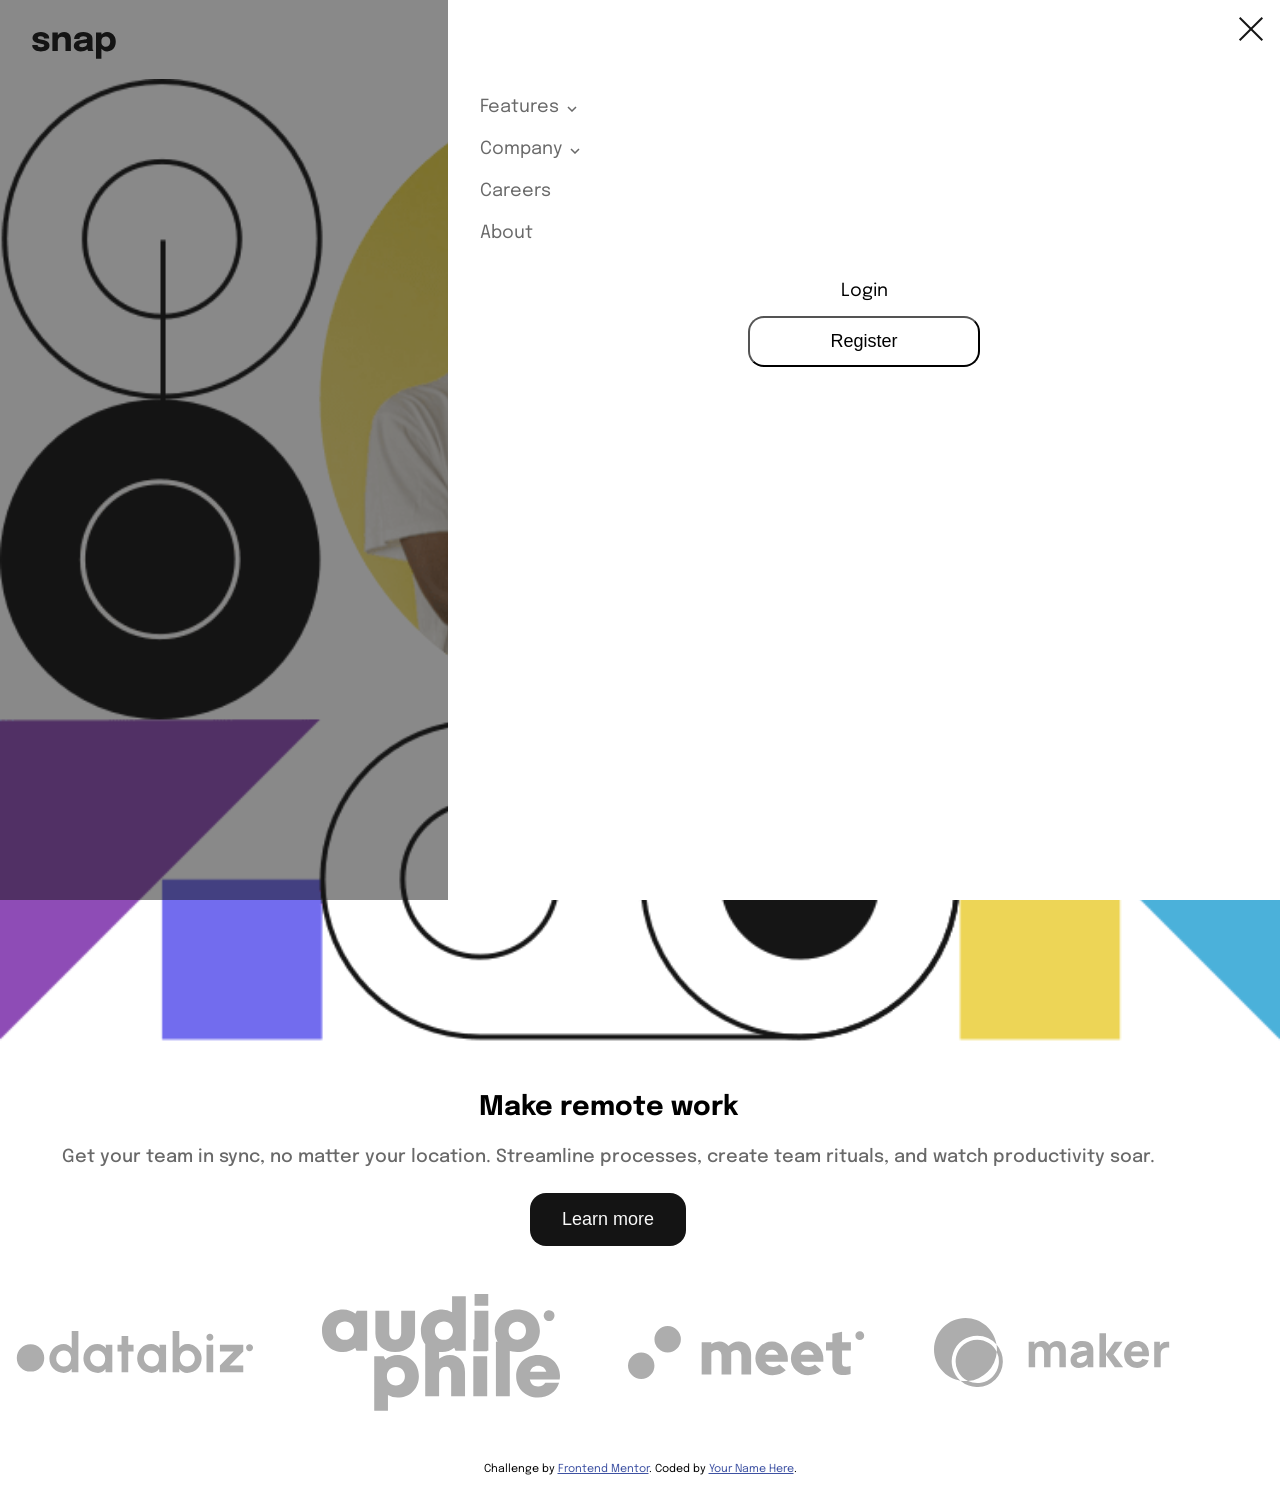
==== index.html @ 87c45412 "former commit" ====
<!doctype html>
<html lang="en">
  <head>
    <meta charset="UTF-8" />
    <meta name="viewport" content="width=device-width, initial-scale=1.0" />

    <link
      rel="icon"
      type="image/png"
      sizes="32x32"
      href="./images/favicon-32x32.png"
    />

    <title>Frontend Mentor | Intro section with dropdown navigation</title>
    <link rel="stylesheet" href="style.css" />
  </head>
  <body>
    <header>
      <div class="header-container">
        <div class="mobile-image-logo">
          <img src="images/logo.svg" />
        </div>

        <div class="mobile-menu">
          <img src="images/icon-menu.svg" />
        </div>
      </div>
    </header>

    <section class="mobile-menu-section">
      <div class="dummy-black"></div>
      <nav class="mob-section"></div>
        <div class="mobile-close-icon">
          <div></div>
          <img src="/images/icon-close-menu.svg" />
        </div>
      
        <ul class="mobile-menu-section-list">
          <li class="mob-menu-section-list-item drop-down">
            <div class="list-item-one">
              Features
              <div class="arrow-images">
                <img src="/images/icon-arrow-down.svg" class="arrow-down">
                <img src="/images/icon-arrow-up.svg" class="arrow-up">
              </div>
            </div>
            
            <div class="sub-menu">
              <div class="sub-menu-items">
                <img src="/images/icon-todo.svg">
                Todo List
              </div>

              <div class="sub-menu-items">
                <img src="/images/icon-calendar.svg">
                Calender
              </div>

              <div class="sub-menu-items">
                <img src="/images/icon-reminders.svg">
                Reminders
              </div>

              <div class="sub-menu-items">
                <img src="/images/icon-planning.svg">
                Planning
              </div>
            </div>
          </li>

          <li class="mob-menu-section-list-item drop-down">
            <div class="list-item-one">
              Company
              <div class="arrow-images">
                <img src="/images/icon-arrow-down.svg" class="arrow-down">
                <img src="/images/icon-arrow-up.svg" class="arrow-up">
              </div>
            </div>
            

            <div class="sub-menu">
              <div class="sub-menu-items-two">
                <p>History</p>
              </div>
              <div class="sub-menu-items-two">
                <p>Our Team</p>
              </div>
              <div class="sub-menu-items-two">
                <p>Blog</p>
              </div>
            </div>
          </li>

          <li class="mob-menu-section-list-item"><a href="#careers">Careers</a></li>
          <li class="mob-menu-section-list-item"><a href="#about">About</a></li>
        </ul>
        
        <section class="mobile-menu-section-two">
          <div class="login-section">
            <p>Login</p>
            <button>
              Register
            </button>
          </div>
        </section>
      </nav>
    </section>

    

    <hero class="hero-section">
      <div class="mobile-hero-image">
        <img src="images/image-hero-mobile.png" />
      </div>
    </hero>

    

    <article>
      <div class="text-section">
        <h1>Make remote work</h1>
        <p>
          Get your team in sync, no matter your location. Streamline processes,
          create team rituals, and watch productivity soar.
        </p>
        <button class="mobile-btn">Learn more</button>
      </div>
    </article>

    <footer>
      <div class="mobile-footer">
        <div class="mobile-footer-image">
          <img src="images/client-databiz.svg" />
        </div>

        <div class="mobile-footer-image">
          <img src="images/client-audiophile.svg" />
        </div>

        <div class="mobile-footer-image">
          <img src="images/client-meet.svg" />
        </div>

        <div class="mobile-footer-image">
          <img src="images/client-maker.svg" />
        </div>
      </div>
    </footer>

    <div class="attribution">
      Challenge by
      <a href="https://www.frontendmentor.io?ref=challenge" target="_blank"
        >Frontend Mentor</a
      >. Coded by <a href="#">Your Name Here</a>.
    </div>
  </body>
</html>
---- style.css ----
@import url('https://fonts.googleapis.com/css2?family=Epilogue:ital,wght@0,100..900;1,100..900&display=swap');
* {
  box-sizing: border-box;
  padding: 0;
  margin: 0;
}

:root {
  --Gray-50: #fafafa;
  --Gray-500: #696969;
  --Gray-950: #141414;
}

body {
  margin: 1rem auto;
  font-size: 18px;
  background-color: var(white);
  font-family: 'Epilogue';
  position: relative;
}

header {
  display: flex;
  justify-content: center;
  align-items: center;
}

.header-container {
  width: 95vw;
  margin: 1rem;
  display: flex;
  justify-content: space-between;
  align-items: center;
}

.mobile-hero-image {
  width: 100%;
}

.mobile-hero-image img {
  width: 100%;
}

.mobile-menu-section {
  height: 100vh;
  display: flex;
  position: fixed;
  top: 0;
  right: 0;
  left: 0;
  bottom: 0;
}

.dummy-black {
  width: 35%;
  background-color: var(--Gray-950);
  opacity: 0.5;
}

.mob-section {
  background-color: white;
  width: 65%;
  display: flex;
  flex-direction: column;
}

.mobile-close-icon {
  display: flex;
  justify-content: space-between;
  align-items: center;
  padding-right: 1rem;
  padding-top: 1rem;
}

.mobile-menu-section-list {
  margin-top: 3.5rem;
  margin-left: 2rem;
}

.mob-menu-section-list-item {
  list-style-type: none;
  padding-bottom: 1.5rem;
}

.mob-menu-section-list-item a {
  color: var(--Gray-500);
  font-size: 18px;
  text-decoration: none;
}

.list-item-one {
  display: flex;
  justify-content: flex-start;
  align-items: center;
  gap: 0.5rem;
  font-size: inherit;
  color: var(--Gray-500);
}

.arrow-up {
  display: none;
  cursor: pointer;
}

.arrow-down {
  cursor: pointer;
  display: inline-block;
}

.mob-menu-section-list-item.drop-down:hover .sub-menu {
  display: block;
}

.mob-menu-section-list-item.drop-down:hover .arrow-down {
  display: none;
}

.mob-menu-section-list-item.drop-down:hover .arrow-up {
  display: block;
}

.mob-menu-section-list-item:hover {
  background-color: rgba(0, 0, 0, 0.05);
}

.sub-menu {
  margin-left: 1.3rem;
  padding-top: 1.5rem;
  display: none;
  flex-direction: column;
}

.sub-menu-items {
  display: flex;
  justify-content: flex-start;
  align-items: center;
  gap: 1rem;
  padding-bottom: 1.5rem;
  color: var(--Gray-500);
}

.sub-menu-items-two {
  padding-bottom: 1.5rem;
  color: var(--Gray-500);
}

.login-section {
  text-align: center;
  margin-top: 1rem;
}

.login-section p {
  font-size: 18px;
}

.login-section button {
  margin-top: 1rem;
  padding: 0.8rem 5rem;
  background-color: white;
  border-radius: 1rem;
  font-size: inherit;
}

article {
  margin: 3rem 0;
}

.text-section {
  width: 95vw;
  text-align: center;
}

.text-section h1 {
  font-weight: 700;
}

.text-section p {
  margin: 1.5rem 0;
  line-height: 1.5rem;
  color: var(--Gray-500);
  font-weight: 500;
}

.mobile-btn {
  background-color: var(--Gray-950);
  color: var(--Gray-50);
  border: none;
  padding: 1rem 2rem;
  border-radius: 1rem;
  font-size: inherit;
  font-weight: 500;
}

footer {
  margin: 3rem 0;
}

.mobile-footer {
  width: 95vw;
  margin: 0 1rem;
  display: grid;
  grid-template-columns: repeat(4, 1fr);
  align-items: center;
  column-gap: 0.5rem;
}

.mobile-footer-image img {
  width: 80%;
}

.attribution {
  font-size: 11px;
  text-align: center;
}
.attribution a {
  color: hsl(228, 45%, 44%);
}
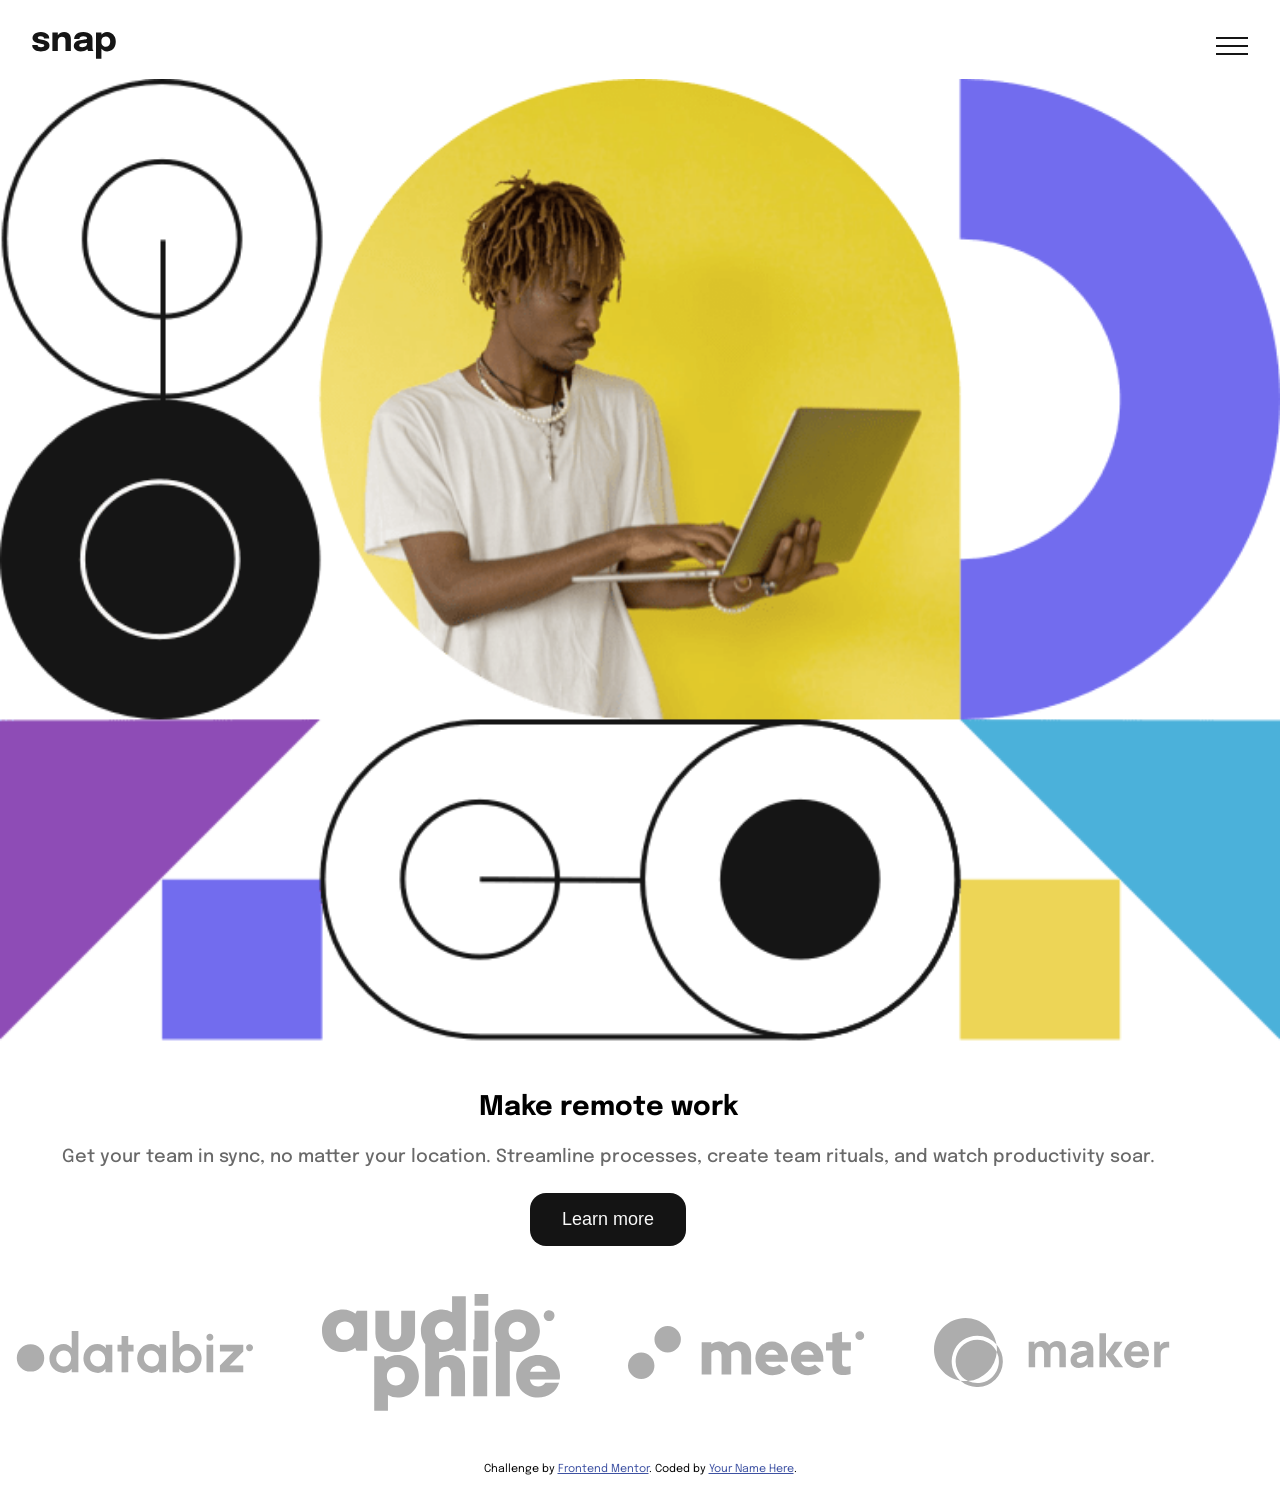
==== commit 47ca5c14: "mobile commit" ====
--- a/index.html
+++ b/index.html
@@ -35,65 +35,59 @@
           <img src="/images/icon-close-menu.svg" />
         </div>
       
-        <ul class="mobile-menu-section-list">
-          <li class="mob-menu-section-list-item drop-down">
-            <div class="list-item-one">
+        <nav class="mobile-menu-section-list">
+          <div class="nav-items">
+            <div class="label-row">
               Features
-              <div class="arrow-images">
+              <div class="arrow-btn" data-target="features-menu">
                 <img src="/images/icon-arrow-down.svg" class="arrow-down">
                 <img src="/images/icon-arrow-up.svg" class="arrow-up">
               </div>
             </div>
             
-            <div class="sub-menu">
-              <div class="sub-menu-items">
+            <ul id="features-menu" class="sub-menu">
+              <li>
                 <img src="/images/icon-todo.svg">
                 Todo List
-              </div>
+              </li>
 
-              <div class="sub-menu-items">
+              <li>
                 <img src="/images/icon-calendar.svg">
                 Calender
-              </div>
+              </li>
 
-              <div class="sub-menu-items">
+              <li>
                 <img src="/images/icon-reminders.svg">
                 Reminders
-              </div>
+              </li>
 
-              <div class="sub-menu-items">
+              <li>
                 <img src="/images/icon-planning.svg">
                 Planning
-              </div>
-            </div>
-          </li>
+              </li>
+            </ul>
+          </div>
 
-          <li class="mob-menu-section-list-item drop-down">
-            <div class="list-item-one">
+          <div class="nav-item">
+            <div class="label-row">
               Company
-              <div class="arrow-images">
+              <div class="arrow-btn" data-target="company-menu">
                 <img src="/images/icon-arrow-down.svg" class="arrow-down">
                 <img src="/images/icon-arrow-up.svg" class="arrow-up">
               </div>
             </div>
             
 
-            <div class="sub-menu">
-              <div class="sub-menu-items-two">
-                <p>History</p>
-              </div>
-              <div class="sub-menu-items-two">
-                <p>Our Team</p>
-              </div>
-              <div class="sub-menu-items-two">
-                <p>Blog</p>
-              </div>
-            </div>
-          </li>
+            <ul id="company-menu" class="sub-menu">
+              <li>History</li>
+              <li>Our Team</li>
+              <li>Blog</li>
+            </ul>
+          </div>
 
           <li class="mob-menu-section-list-item"><a href="#careers">Careers</a></li>
           <li class="mob-menu-section-list-item"><a href="#about">About</a></li>
-        </ul>
+        </nav>
         
         <section class="mobile-menu-section-two">
           <div class="login-section">
@@ -153,5 +147,6 @@
         >Frontend Mentor</a
       >. Coded by <a href="#">Your Name Here</a>.
     </div>
+    <script src="script.js"></script>
   </body>
 </html>
--- a/style.css
+++ b/style.css
@@ -43,7 +43,7 @@
 
 .mobile-menu-section {
   height: 100vh;
-  display: flex;
+  display: none;
   position: fixed;
   top: 0;
   right: 0;
@@ -69,17 +69,20 @@
   justify-content: space-between;
   align-items: center;
   padding-right: 1rem;
-  padding-top: 1rem;
+  padding-top: 2rem;
+  padding-right: 1rem;
 }
 
 .mobile-menu-section-list {
-  margin-top: 3.5rem;
+  margin-top: 1rem;
   margin-left: 2rem;
+  color: var(--Gray-500);
 }
 
 .mob-menu-section-list-item {
   list-style-type: none;
   padding-bottom: 1.5rem;
+  padding-block: 1rem;
 }
 
 .mob-menu-section-list-item a {
@@ -88,60 +91,52 @@
   text-decoration: none;
 }
 
-.list-item-one {
-  display: flex;
-  justify-content: flex-start;
-  align-items: center;
-  gap: 0.5rem;
-  font-size: inherit;
-  color: var(--Gray-500);
+.label-row {
+  display: flex;
+  align-items: center;
+  gap: 1rem;
+  padding-block: 0.9rem;
+}
+
+.arrow-btn {
+  cursor: pointer;
+  padding: 5px;
 }
 
 .arrow-up {
   display: none;
-  cursor: pointer;
+  width: 10px;
 }
 
 .arrow-down {
-  cursor: pointer;
-  display: inline-block;
-}
-
-.mob-menu-section-list-item.drop-down:hover .sub-menu {
   display: block;
-}
-
-.mob-menu-section-list-item.drop-down:hover .arrow-down {
-  display: none;
-}
-
-.mob-menu-section-list-item.drop-down:hover .arrow-up {
+  width: 10px;
+}
+
+.arrow-btn.active .arrow-down {
+  display: none;
+}
+
+.arrow-btn.active .arrow-up {
   display: block;
 }
 
-.mob-menu-section-list-item:hover {
-  background-color: rgba(0, 0, 0, 0.05);
-}
-
 .sub-menu {
-  margin-left: 1.3rem;
-  padding-top: 1.5rem;
-  display: none;
-  flex-direction: column;
-}
-
-.sub-menu-items {
-  display: flex;
-  justify-content: flex-start;
-  align-items: center;
-  gap: 1rem;
-  padding-bottom: 1.5rem;
-  color: var(--Gray-500);
-}
-
-.sub-menu-items-two {
-  padding-bottom: 1.5rem;
-  color: var(--Gray-500);
+  display: none;
+  list-style-type: none;
+  padding-left: 25px;
+  margin-top: 15px;
+}
+
+.sub-menu.show {
+  display: block;
+}
+
+.sub-menu li {
+  display: flex;
+  align-items: center;
+  gap: 15px;
+  padding: 0.8rem 0;
 }
 
 .login-section {
@@ -151,6 +146,7 @@
 
 .login-section p {
   font-size: 18px;
+  cursor: pointer;
 }
 
 .login-section button {
@@ -159,6 +155,8 @@
   background-color: white;
   border-radius: 1rem;
   font-size: inherit;
+  cursor: pointer;
+  border: 1.72px solid var(--Gray-500);
 }
 
 article {
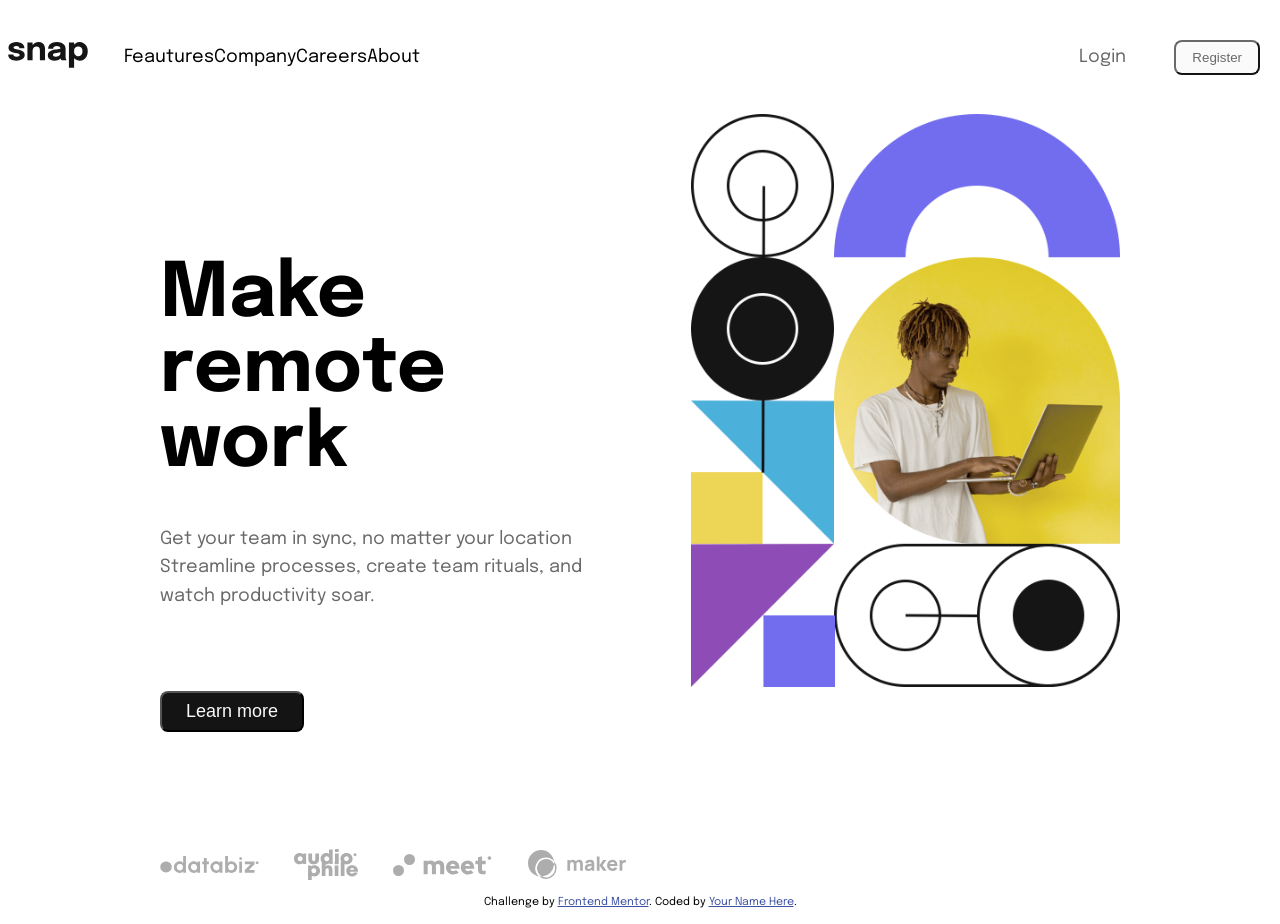
==== commit b0dc86b3: "desktop commit" ====
--- a/index.html
+++ b/index.html
@@ -100,15 +100,11 @@
       </nav>
     </section>
 
-    
-
     <hero class="hero-section">
       <div class="mobile-hero-image">
         <img src="images/image-hero-mobile.png" />
       </div>
     </hero>
-
-    
 
     <article>
       <div class="text-section">
@@ -141,6 +137,55 @@
       </div>
     </footer>
 
+    <header class="desktop-header">
+      <div class="desktop-header-container">
+        <div class="desktop-image-logo">
+        <img src="images/logo.svg">
+        </div>
+          <div class="desktop-nav">
+            <ul>
+              <li>Feautures</li>
+              <li>Company</li>
+              <li>Careers</li>
+              <li>About</li>
+            </ul>
+            <div class="desktop-login-section">
+              <p class="desktop-login-text">Login</p>
+              <button class="desktop-header-btn">Register</button>
+            </div>
+          </div>
+      </div>
+    </header>
+
+    <div class="desktop-hero-section">
+      <div class="desktop-hero-content">
+        <h1>
+          Make <br> remote work
+        </h1>
+        <p class="desktop-hero-para">
+          Get your team in sync, no matter your location <br> Streamline processes, create team rituals, and<br> watch productivity soar.
+        </p>
+        <button class="desktop-btn-learn">Learn more</button>
+      
+
+        <div class="desktop-client-logo">
+          <img src="images/client-databiz.svg">
+          <img src="images/client-audiophile.svg" class="audiophile">
+          <img src="images/client-meet.svg">
+          <img src="images/client-maker.svg">
+        </div>
+      </div>
+
+      <div class="desktop-hero-image">
+        <img src="images/image-hero-desktop.png">
+      </div>
+    </div>
+
+    
+
+
+
+
     <div class="attribution">
       Challenge by
       <a href="https://www.frontendmentor.io?ref=challenge" target="_blank"
--- a/style.css
+++ b/style.css
@@ -12,10 +12,12 @@
 }
 
 body {
+  display: flex;
+  flex-direction: column;
   margin: 1rem auto;
   font-size: 18px;
   background-color: var(white);
-  font-family: 'Epilogue';
+  font-family: 'Epilogue', sans-serif;
   position: relative;
 }
 
@@ -33,12 +35,20 @@
   align-items: center;
 }
 
+.desktop-header {
+  display: none;
+}
+
 .mobile-hero-image {
   width: 100%;
 }
 
 .mobile-hero-image img {
   width: 100%;
+}
+
+.desktop-hero-image {
+  display: none;
 }
 
 .mobile-menu-section {
@@ -165,18 +175,21 @@
 
 .text-section {
   width: 95vw;
+  margin: 0 auto;
   text-align: center;
 }
 
 .text-section h1 {
   font-weight: 700;
+  margin-inline: 0.3rem;
 }
 
 .text-section p {
-  margin: 1.5rem 0;
+  margin: 1rem 0;
   line-height: 1.5rem;
   color: var(--Gray-500);
   font-weight: 500;
+  font-size: 16px;
 }
 
 .mobile-btn {
@@ -185,7 +198,7 @@
   border: none;
   padding: 1rem 2rem;
   border-radius: 1rem;
-  font-size: inherit;
+  font-size: 16px;
   font-weight: 500;
 }
 
@@ -206,6 +219,158 @@
   width: 80%;
 }
 
+.desktop-hero-section {
+  display: none;
+}
+
+@media screen and (min-width: 720px) {
+  body {
+    display: block;
+    margin-top: 0;
+    font-family: 'Epilogue', sans-serif;
+    font-size: 18px;
+  }
+
+  .desktop-header {
+    display: contents;
+  }
+
+  .desktop-header-container {
+    display: flex;
+    margin: 2rem 0;
+    align-items: center;
+  }
+
+  .desktop-nav {
+    display: flex;
+    width: 90vw;
+    margin: 0 auto;
+    justify-content: space-between;
+  }
+
+  .desktop-image-logo img {
+    width: 80px;
+    margin-left: 0.5rem;
+  }
+
+  .desktop-nav ul {
+    display: flex;
+    padding: 1rem;
+    list-style-type: none;
+  }
+
+  .desktop-login-section {
+    display: flex;
+    justify-content: flex-start;
+    align-items: center;
+    gap: 3rem;
+  }
+
+  .desktop-login-text {
+    font-size: 18px;
+    color: var(--Gray-500);
+  }
+
+  .desktop-header-btn {
+    color: var(--Gray-500);
+    padding: 0.5rem 1rem;
+    border-radius: 0.5rem;
+    background-color: var(--Gray-50);
+    border-color: var(--Gray-500);
+  }
+
+  footer {
+    display: none;
+  }
+
+  article {
+    display: none;
+  }
+
+  .header-container {
+    display: none;
+  }
+  .mobile-hero-image {
+    display: none;
+  }
+
+  .desktop-hero-image {
+    display: block;
+  }
+
+  .text-section {
+    display: none;
+  }
+
+  .mobile-footer {
+    display: none;
+  }
+
+  .mobile-image-logo {
+    display: none;
+  }
+
+  .desktop-hero-section {
+    width: 75vw;
+    margin: 1rem auto;
+    display: grid;
+    grid-template-columns: 1fr 1fr;
+    gap: 3rem;
+  }
+
+  .desktop-hero-content {
+    max-width: 40vw;
+  }
+
+  .desktop-hero-content h1 {
+    font-size: 75px;
+    padding-top: 9rem;
+    padding-bottom: 2.6rem;
+    line-height: 1;
+  }
+
+  .desktop-hero-content p {
+    font-size: 18px;
+    color: var(--Gray-500);
+    line-height: 1.6;
+    padding-bottom: 5rem;
+  }
+
+  .desktop-hero-content .desktop-btn-learn {
+    padding: 0.5rem 1.5rem;
+    background-color: var(--Gray-950);
+    color: var(--Gray-50);
+    border-radius: 0.5rem;
+    margin-bottom: 7.3rem;
+    font-size: 18px;
+  }
+
+  .desktop-client-logo {
+    display: flex;
+    justify-content: flex-start;
+    align-items: center;
+    gap: 1.2rem;
+  }
+
+  .desktop-client-logo img {
+    width: 115px;
+    padding-right: 1rem;
+  }
+
+  .desktop-client-logo .audiophile {
+    width: 80px;
+  }
+
+  .desktop-hero-image {
+    width: 100%;
+    margin: 0 auto;
+  }
+
+  .desktop-hero-image img {
+    width: 100%;
+  }
+}
+
 .attribution {
   font-size: 11px;
   text-align: center;
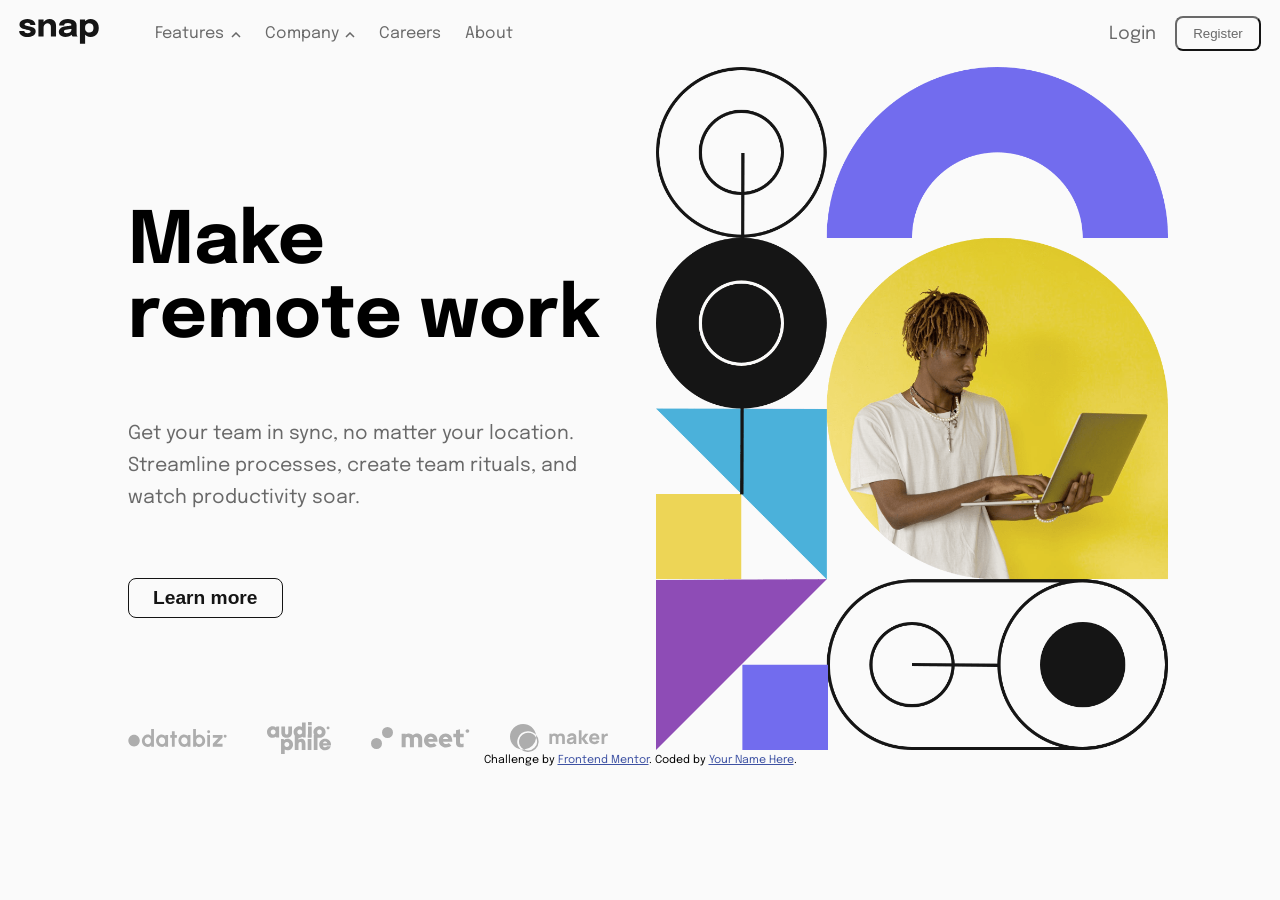
==== commit bb86082b: "desktop-commit" ====
--- a/index.html
+++ b/index.html
@@ -139,40 +139,91 @@
 
     <header class="desktop-header">
       <div class="desktop-header-container">
-        <div class="desktop-image-logo">
-        <img src="images/logo.svg">
-        </div>
-          <div class="desktop-nav">
-            <ul>
-              <li>Feautures</li>
-              <li>Company</li>
-              <li>Careers</li>
-              <li>About</li>
-            </ul>
-            <div class="desktop-login-section">
-              <p class="desktop-login-text">Login</p>
-              <button class="desktop-header-btn">Register</button>
-            </div>
-          </div>
+        <div class="nav-left">
+          <div class="desktop-image-logo">
+            <img src="images/logo.svg">
+          </div>
+
+          <ul class="desktop-nav">
+            <li class="desktop-nav-item">
+              <div class="desktop-label-row">
+                Features
+                <div class="desktop-arrow-btn" >
+                  <img src="/images/icon-arrow-down.svg" class="desktop-arrow-down">
+                  <img src="/images/icon-arrow-up.svg" class="desktop-arrow-up">
+                </div>
+              </div>
+              
+              <ul class="desktop-sub-menu features-dropdown">
+                <li>
+                  <img src="/images/icon-todo.svg">Todo List
+                </li>
+
+                <li>
+                  <img src="/images/icon-calendar.svg">Calender
+                </li>
+
+                <li>
+                  <img src="/images/icon-reminders.svg">Reminders
+                </li>
+
+                <li>
+                  <img src="/images/icon-planning.svg">Planning
+                </li>
+              </ul>
+            </li>
+
+            <li class="desktop-nav-item">
+              <div class="desktop-label-row">
+                Company
+                <div class="desktop-arrow-btn">
+                  <img src="/images/icon-arrow-down.svg" class="desktop-arrow-down">
+                  <img src="/images/icon-arrow-up.svg" class="desktop-arrow-up">
+                </div>
+              </div>
+              
+
+              <ul class="desktop-sub-menu company-dropdown">
+                <li>History</li>
+                <li>Our Team</li>
+                <li>Blog</li>
+              </ul>
+            </li>
+
+            <li class="desktop-list-item"><a href="#careers">Careers</a></li>
+            <li class="desktop-list-item"><a href="#about">About</a></li>
+          </ul>
+        </div>
+
+        <div class="nav-right">
+          <div class="desktop-login-section">
+            <p class="desktop-login-text">Login</p>
+            <button class="desktop-header-btn">Register</button>
+          </div>  
+        </div>
       </div>
     </header>
 
     <div class="desktop-hero-section">
       <div class="desktop-hero-content">
-        <h1>
+        <div class="desktop-first-content">
+          <h1>
           Make <br> remote work
-        </h1>
-        <p class="desktop-hero-para">
-          Get your team in sync, no matter your location <br> Streamline processes, create team rituals, and<br> watch productivity soar.
-        </p>
-        <button class="desktop-btn-learn">Learn more</button>
-      
-
-        <div class="desktop-client-logo">
+          </h1>
+          <p class="desktop-hero-para">
+          Get your team in sync, no matter your location.<br> Streamline processes, create team rituals, and<br> watch productivity soar.
+          </p>
+          <button class="desktop-btn-learn">Learn more</button>
+        </div>
+        
+
+        <div class="desktop-second-content">
+          <div class="desktop-client-logo">
           <img src="images/client-databiz.svg">
           <img src="images/client-audiophile.svg" class="audiophile">
           <img src="images/client-meet.svg">
           <img src="images/client-maker.svg">
+          </div>
         </div>
       </div>
 
--- a/style.css
+++ b/style.css
@@ -229,6 +229,7 @@
     margin-top: 0;
     font-family: 'Epilogue', sans-serif;
     font-size: 18px;
+    background-color: var(--Gray-50);
   }
 
   .desktop-header {
@@ -236,39 +237,118 @@
   }
 
   .desktop-header-container {
-    display: flex;
-    margin: 2rem 0;
-    align-items: center;
-  }
-
-  .desktop-nav {
-    display: flex;
-    width: 90vw;
-    margin: 0 auto;
+    width: 97vw;
+    margin: 1rem auto;
+    display: flex;
     justify-content: space-between;
+    /* height: 12vh; */
   }
 
   .desktop-image-logo img {
     width: 80px;
-    margin-left: 0.5rem;
-  }
-
-  .desktop-nav ul {
-    display: flex;
-    padding: 1rem;
+    margin-left: 0rem;
+  }
+
+  .nav-left {
+    align-items: center;
+    display: flex;
+    gap: 3.5rem;
+  }
+
+  .desktop-nav {
+    display: flex;
     list-style-type: none;
+    align-items: center;
+    gap: 1.5rem;
+  }
+
+  .desktop-nav li {
+    color: var(--Gray-500);
+    cursor: pointer;
+    font-size: 16px;
+  }
+
+  .desktop-nav li:hover {
+    color: var(--Gray-950);
+  }
+
+  .desktop-nav-item {
+    position: relative;
+  }
+
+  .desktop-label-row {
+    display: flex;
+    align-items: center;
+    gap: 0.4rem;
+  }
+
+  .desktop-arrow-down {
+    display: none;
+  }
+
+  .desktop-nav-item .arrow-up {
+    display: none;
+  }
+
+  .desktop-nav-item .arrow-down {
+    display: block;
+  }
+
+  .desktop-sub-menu {
+    list-style-type: none;
+    display: none;
+    position: absolute;
+    top: 30px;
+    background-color: white;
+    padding: 1rem 1.1rem;
+    border-radius: 0.5rem;
+    box-shadow: 0 1px 10px var(--Gray-500);
+    z-index: 100;
+  }
+
+  .desktop-nav-item.active .desktop-sub-menu {
+    display: flex;
+    flex-direction: column;
+  }
+
+  .desktop-sub-menu li {
+    display: flex;
+    gap: 1rem;
+    padding: 0.4rem 0;
+    align-items: center;
+    /* white-space: nowrap; */
+  }
+
+  .features-dropdown {
+    min-width: 100px;
+    left: -72px;
+  }
+
+  .company-dropdown {
+    left: 1px;
+    min-width: 112px;
+  }
+
+  .desktop-list-item a {
+    text-decoration: none;
+    color: var(--Gray-500);
+  }
+
+  .desktop-list-item:hover a {
+    color: var(--Gray-950);
   }
 
   .desktop-login-section {
     display: flex;
     justify-content: flex-start;
     align-items: center;
-    gap: 3rem;
+    gap: 1.2rem;
   }
 
   .desktop-login-text {
     font-size: 18px;
     color: var(--Gray-500);
+    cursor: pointer;
   }
 
   .desktop-header-btn {
@@ -277,6 +357,7 @@
     border-radius: 0.5rem;
     background-color: var(--Gray-50);
     border-color: var(--Gray-500);
+    cursor: pointer;
   }
 
   footer {
@@ -311,45 +392,52 @@
   }
 
   .desktop-hero-section {
-    width: 75vw;
-    margin: 1rem auto;
+    margin: 0 auto;
+    width: 80vw;
     display: grid;
-    grid-template-columns: 1fr 1fr;
-    gap: 3rem;
+    grid-template-columns: repeat(2, 50%);
+    grid-gap: 1rem;
   }
 
   .desktop-hero-content {
-    max-width: 40vw;
+    display: flex;
+    flex-direction: column;
+    justify-content: space-between;
+  }
+
+  .desktop-first-content {
+    display: flex;
+    flex-direction: column;
+    margin-top: 8.7rem;
+    gap: 4rem;
   }
 
   .desktop-hero-content h1 {
-    font-size: 75px;
-    padding-top: 9rem;
-    padding-bottom: 2.6rem;
-    line-height: 1;
+    font-size: 4.5rem;
   }
 
   .desktop-hero-content p {
-    font-size: 18px;
+    font-size: 1.2rem;
+    line-height: 2rem;
     color: var(--Gray-500);
-    line-height: 1.6;
-    padding-bottom: 5rem;
   }
 
   .desktop-hero-content .desktop-btn-learn {
     padding: 0.5rem 1.5rem;
-    background-color: var(--Gray-950);
-    color: var(--Gray-50);
+    background-color: transparent;
+    color: var(--Gray-950);
+    font-size: 1.2rem;
+    font-weight: 700;
     border-radius: 0.5rem;
-    margin-bottom: 7.3rem;
-    font-size: 18px;
+    align-self: flex-start;
+    border: 1px solid var(--Gray-950);
   }
 
   .desktop-client-logo {
     display: flex;
-    justify-content: flex-start;
-    align-items: center;
-    gap: 1.2rem;
+    justify-content: start;
+    align-items: center;
+    gap: 1.5rem;
   }
 
   .desktop-client-logo img {
@@ -361,11 +449,6 @@
     width: 80px;
   }
 
-  .desktop-hero-image {
-    width: 100%;
-    margin: 0 auto;
-  }
-
   .desktop-hero-image img {
     width: 100%;
   }
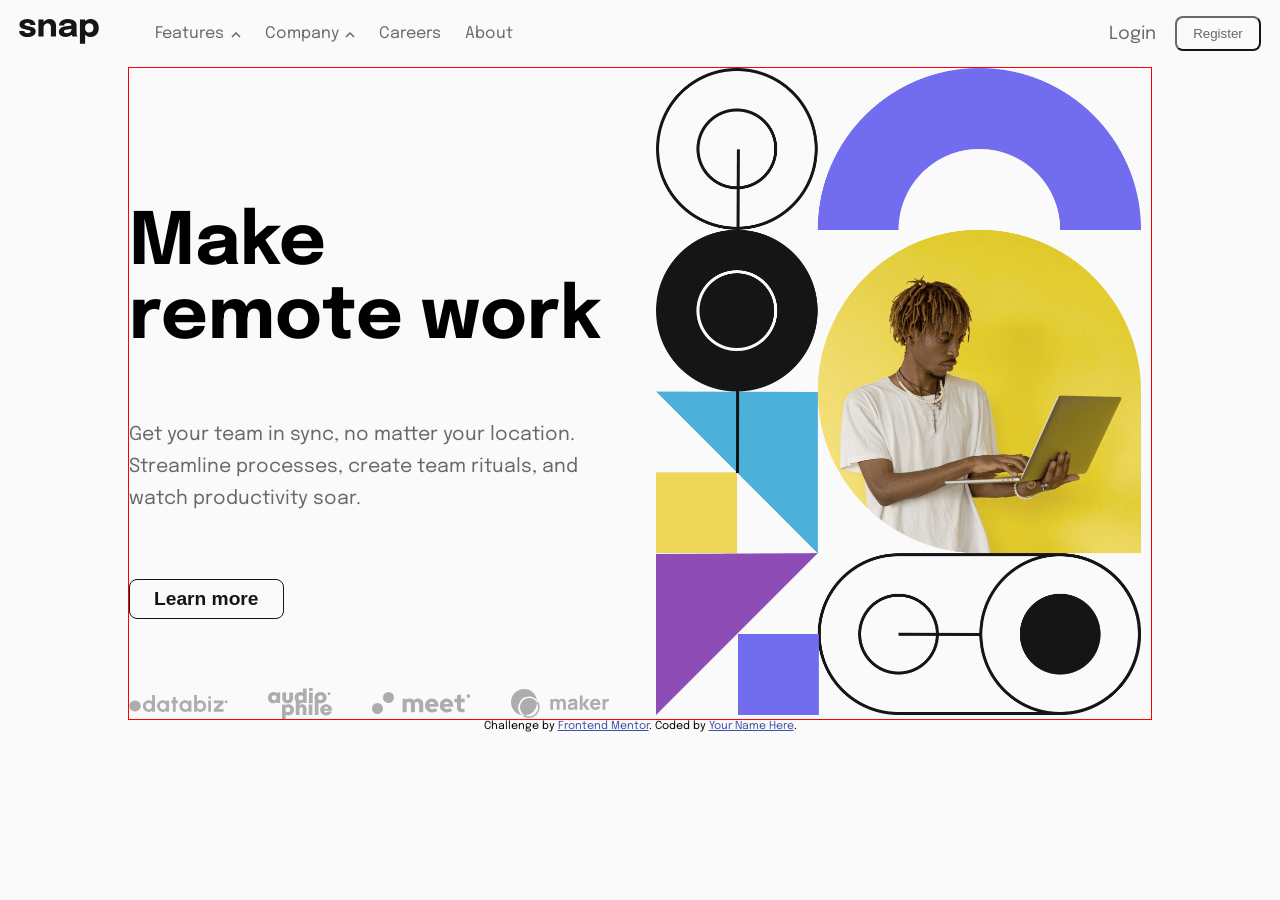
==== commit 88a6f764: "removed videos from the foder" ====
--- a/index.html
+++ b/index.html
@@ -234,9 +234,6 @@
 
     
 
-
-
-
     <div class="attribution">
       Challenge by
       <a href="https://www.frontendmentor.io?ref=challenge" target="_blank"
--- a/style.css
+++ b/style.css
@@ -396,6 +396,7 @@
     width: 80vw;
     display: grid;
     grid-template-columns: repeat(2, 50%);
+    border: 1px solid red;
     grid-gap: 1rem;
   }
 
@@ -450,7 +451,7 @@
   }
 
   .desktop-hero-image img {
-    width: 100%;
+    width: 95%;
   }
 }
 
